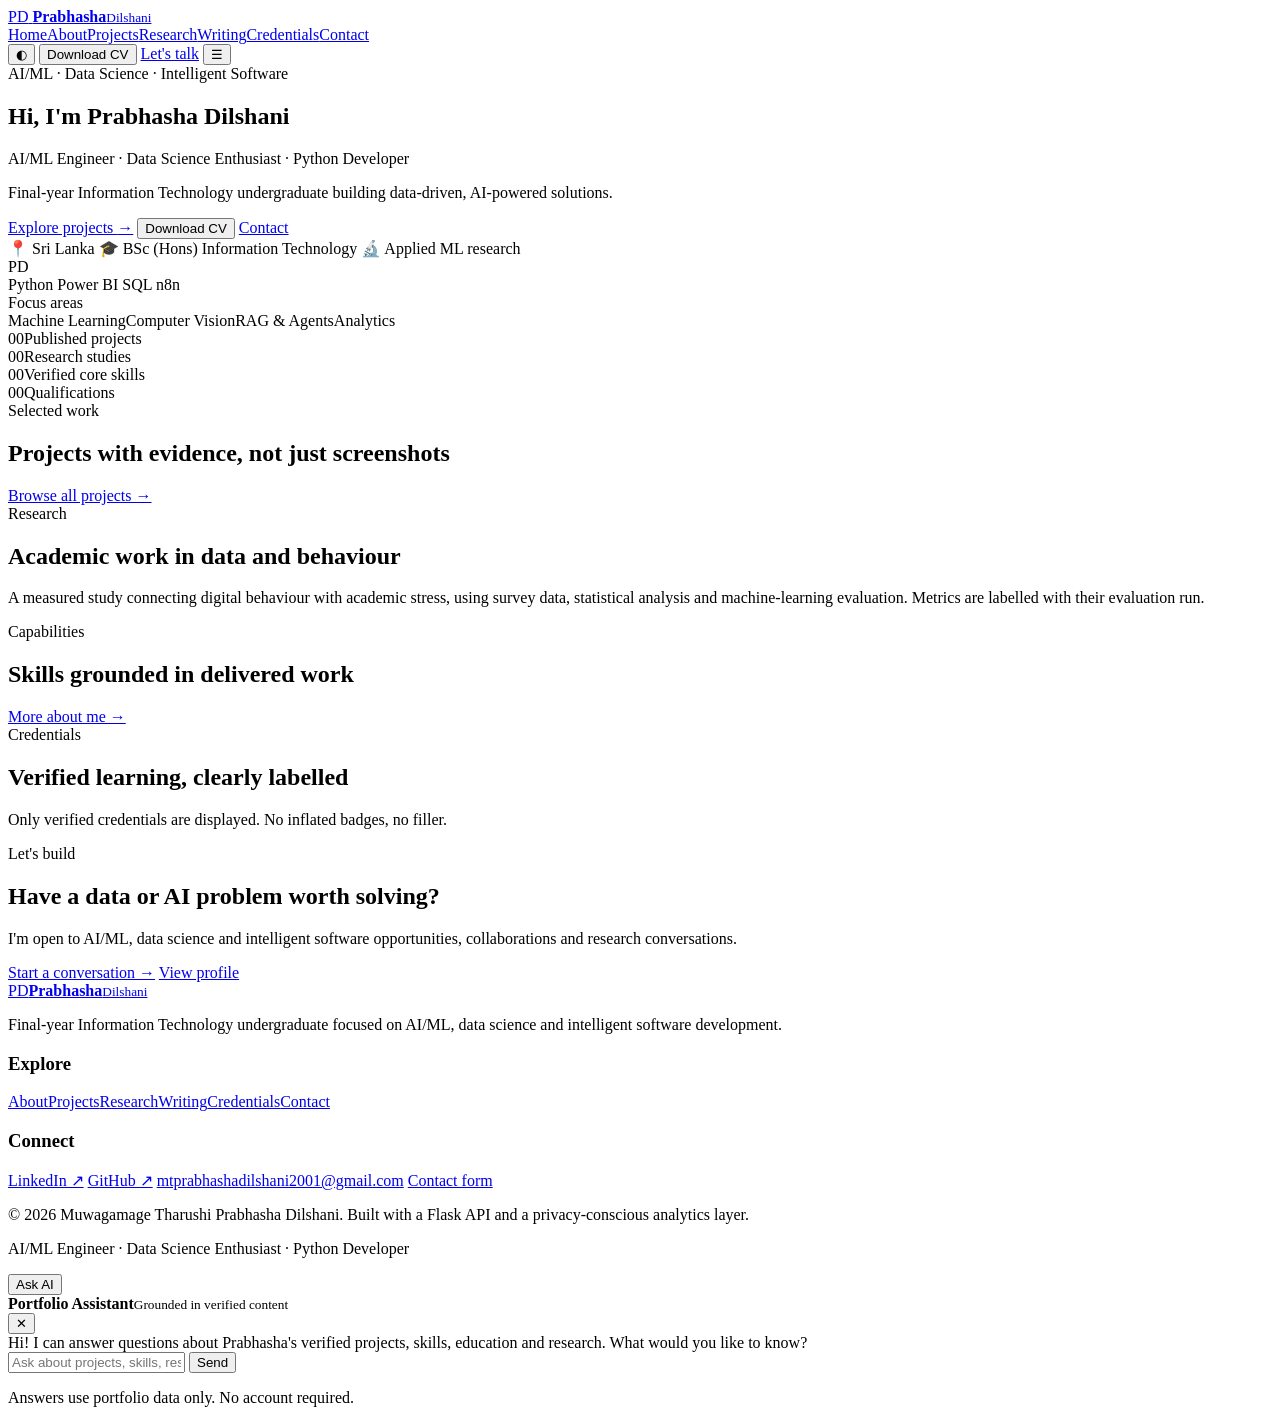
==== frontend/index.html @ 476ba552 "Complete project rename to prabhashadilshani" ====
<!DOCTYPE html>
<html lang="en" data-theme="dark">
<head>
  <meta charset="UTF-8" />
  <meta name="viewport" content="width=device-width, initial-scale=1.0" />
  <meta name="description" content="Portfolio of Muwagamage Tharushi Prabhasha Dilshani — AI/ML, data science, research and intelligent software." />
  <title>Prabhashadilshani · AI/ML & Data Science Portfolio</title>
  <link rel="preconnect" href="https://fonts.googleapis.com" />
  <link rel="preconnect" href="https://fonts.gstatic.com" crossorigin />
  <link href="https://fonts.googleapis.com/css2?family=Inter:wght@400;500;600;700&family=Sora:wght@500;600;700;800&display=swap" rel="stylesheet" />
  <link rel="stylesheet" href="assets/css/styles.css" />
  <script src="assets/js/config.js" defer></script>
  <script src="assets/js/api.js" defer></script>
  <script src="assets/js/ui.js" defer></script>
  <script src="assets/js/pages.js" defer></script>
</head>
<body data-page="home">
  <div id="scroll-progress" class="scroll-progress"></div>
  <main>
    <section class="hero">
      <div class="orb orb-a"></div>
      <div class="orb orb-b"></div>
      <div class="container hero-grid">
        <div class="hero-copy">
          <span class="eyebrow"><span class="status-dot"></span> AI/ML · Data Science · Intelligent Software</span>
          <h1>Hi, I'm <span class="gradient-text" id="hero-name">Prabhasha Dilshani</span></h1>
          <p class="hero-title" id="hero-title">AI/ML Engineer · Data Science Enthusiast · Python Developer</p>
          <p class="lead" id="hero-summary">
            Final-year Information Technology undergraduate building data-driven, AI-powered solutions.
          </p>
          <div class="hero-actions">
            <a class="btn btn-primary" href="projects.html">Explore projects <span>→</span></a>
            <button class="btn btn-ghost" type="button" data-resume>Download CV</button>
            <a class="btn btn-quiet" href="contact.html">Contact</a>
          </div>
          <div class="hero-meta">
            <span>📍 <span id="hero-location">Sri Lanka</span></span>
            <span>🎓 BSc (Hons) Information Technology</span>
            <span>🔬 Applied ML research</span>
          </div>
        </div>
        <div class="hero-visual" aria-hidden="true">
          <div class="portrait-card">
            <div class="portrait-avatar" id="hero-avatar">PD</div>
            <span class="orbit-chip chip-one">Python</span>
            <span class="orbit-chip chip-two">Power BI</span>
            <span class="orbit-chip chip-three">SQL</span>
            <span class="orbit-chip chip-four">n8n</span>
            <div class="portrait-lines"><span></span><span></span><span></span></div>
          </div>
          <div class="hero-panel">
            <span class="panel-label">Focus areas</span>
            <div class="panel-tags"><span>Machine Learning</span><span>Computer Vision</span><span>RAG & Agents</span><span>Analytics</span></div>
          </div>
        </div>
      </div>
    </section>

    <section class="section stats-section">
      <div class="container stats-grid">
        <div class="stat"><span class="stat-value" id="stat-projects">00</span><span class="stat-label">Published projects</span></div>
        <div class="stat"><span class="stat-value" id="stat-research">00</span><span class="stat-label">Research studies</span></div>
        <div class="stat"><span class="stat-value" id="stat-skills">00</span><span class="stat-label">Verified core skills</span></div>
        <div class="stat"><span class="stat-value" id="stat-education">00</span><span class="stat-label">Qualifications</span></div>
      </div>
    </section>

    <section class="section">
      <div class="container">
        <div class="section-head">
          <div>
            <span class="eyebrow">Selected work</span>
            <h2>Projects with evidence, not just screenshots</h2>
          </div>
          <a class="text-link" href="projects.html">Browse all projects →</a>
        </div>
        <div class="grid grid-3" id="featured-projects"></div>
      </div>
    </section>

    <section class="section section-alt">
      <div class="container split-grid">
        <div>
          <span class="eyebrow">Research</span>
          <h2>Academic work in data and behaviour</h2>
          <p class="muted section-copy">
            A measured study connecting digital behaviour with academic stress, using survey data,
            statistical analysis and machine-learning evaluation. Metrics are labelled with their evaluation run.
          </p>
        </div>
        <div id="research-spotlight"></div>
      </div>
    </section>

    <section class="section">
      <div class="container">
        <div class="section-head">
          <div>
            <span class="eyebrow">Capabilities</span>
            <h2>Skills grounded in delivered work</h2>
          </div>
          <a class="text-link" href="about.html">More about me →</a>
        </div>
        <div id="home-skills"></div>
      </div>
    </section>

    <section class="section section-alt">
      <div class="container split-grid align-center">
        <div>
          <span class="eyebrow">Credentials</span>
          <h2>Verified learning, clearly labelled</h2>
          <p class="muted section-copy">Only verified credentials are displayed. No inflated badges, no filler.</p>
        </div>
        <div id="home-certificates" class="card compact"></div>
      </div>
    </section>

    <section class="section">
      <div class="container cta-card">
        <div>
          <span class="eyebrow">Let's build</span>
          <h2>Have a data or AI problem worth solving?</h2>
          <p class="muted">I'm open to AI/ML, data science and intelligent software opportunities, collaborations and research conversations.</p>
        </div>
        <div class="cta-actions">
          <a class="btn btn-primary" href="contact.html">Start a conversation →</a>
          <a class="btn btn-ghost" href="about.html">View profile</a>
        </div>
      </div>
    </section>
  </main>
</body>
</html>
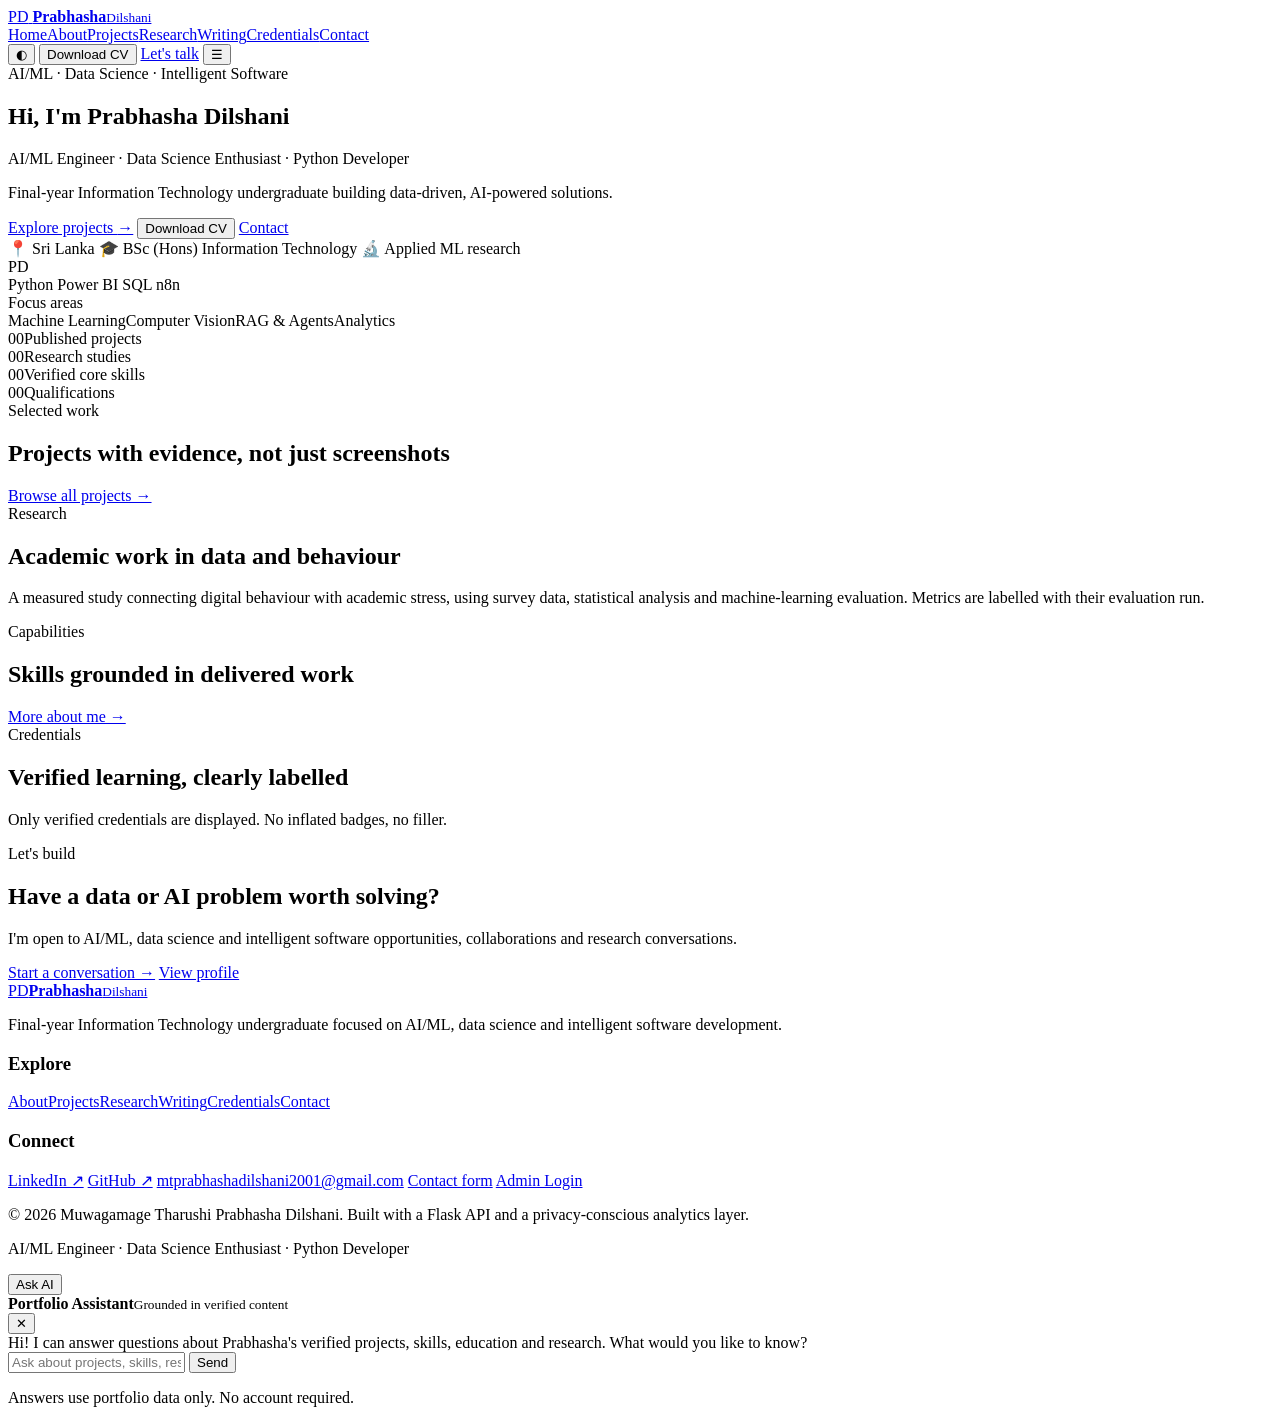
==== commit 5584c33b: "Add Admin Login link to portfolio footer" ====
--- a/frontend/index.html
+++ b/frontend/index.html
@@ -8,11 +8,11 @@
   <link rel="preconnect" href="https://fonts.googleapis.com" />
   <link rel="preconnect" href="https://fonts.gstatic.com" crossorigin />
   <link href="https://fonts.googleapis.com/css2?family=Inter:wght@400;500;600;700&family=Sora:wght@500;600;700;800&display=swap" rel="stylesheet" />
-  <link rel="stylesheet" href="assets/css/styles.css" />
-  <script src="assets/js/config.js" defer></script>
-  <script src="assets/js/api.js" defer></script>
-  <script src="assets/js/ui.js" defer></script>
-  <script src="assets/js/pages.js" defer></script>
+  <link rel="stylesheet" href="assets/css/styles.css?v=20261118" />
+  <script src="assets/js/config.js?v=20261118" defer></script>
+  <script src="assets/js/api.js?v=20261118" defer></script>
+  <script src="assets/js/ui.js?v=20261118b" defer></script>
+  <script src="assets/js/pages.js?v=20261118" defer></script>
 </head>
 <body data-page="home">
   <div id="scroll-progress" class="scroll-progress"></div>
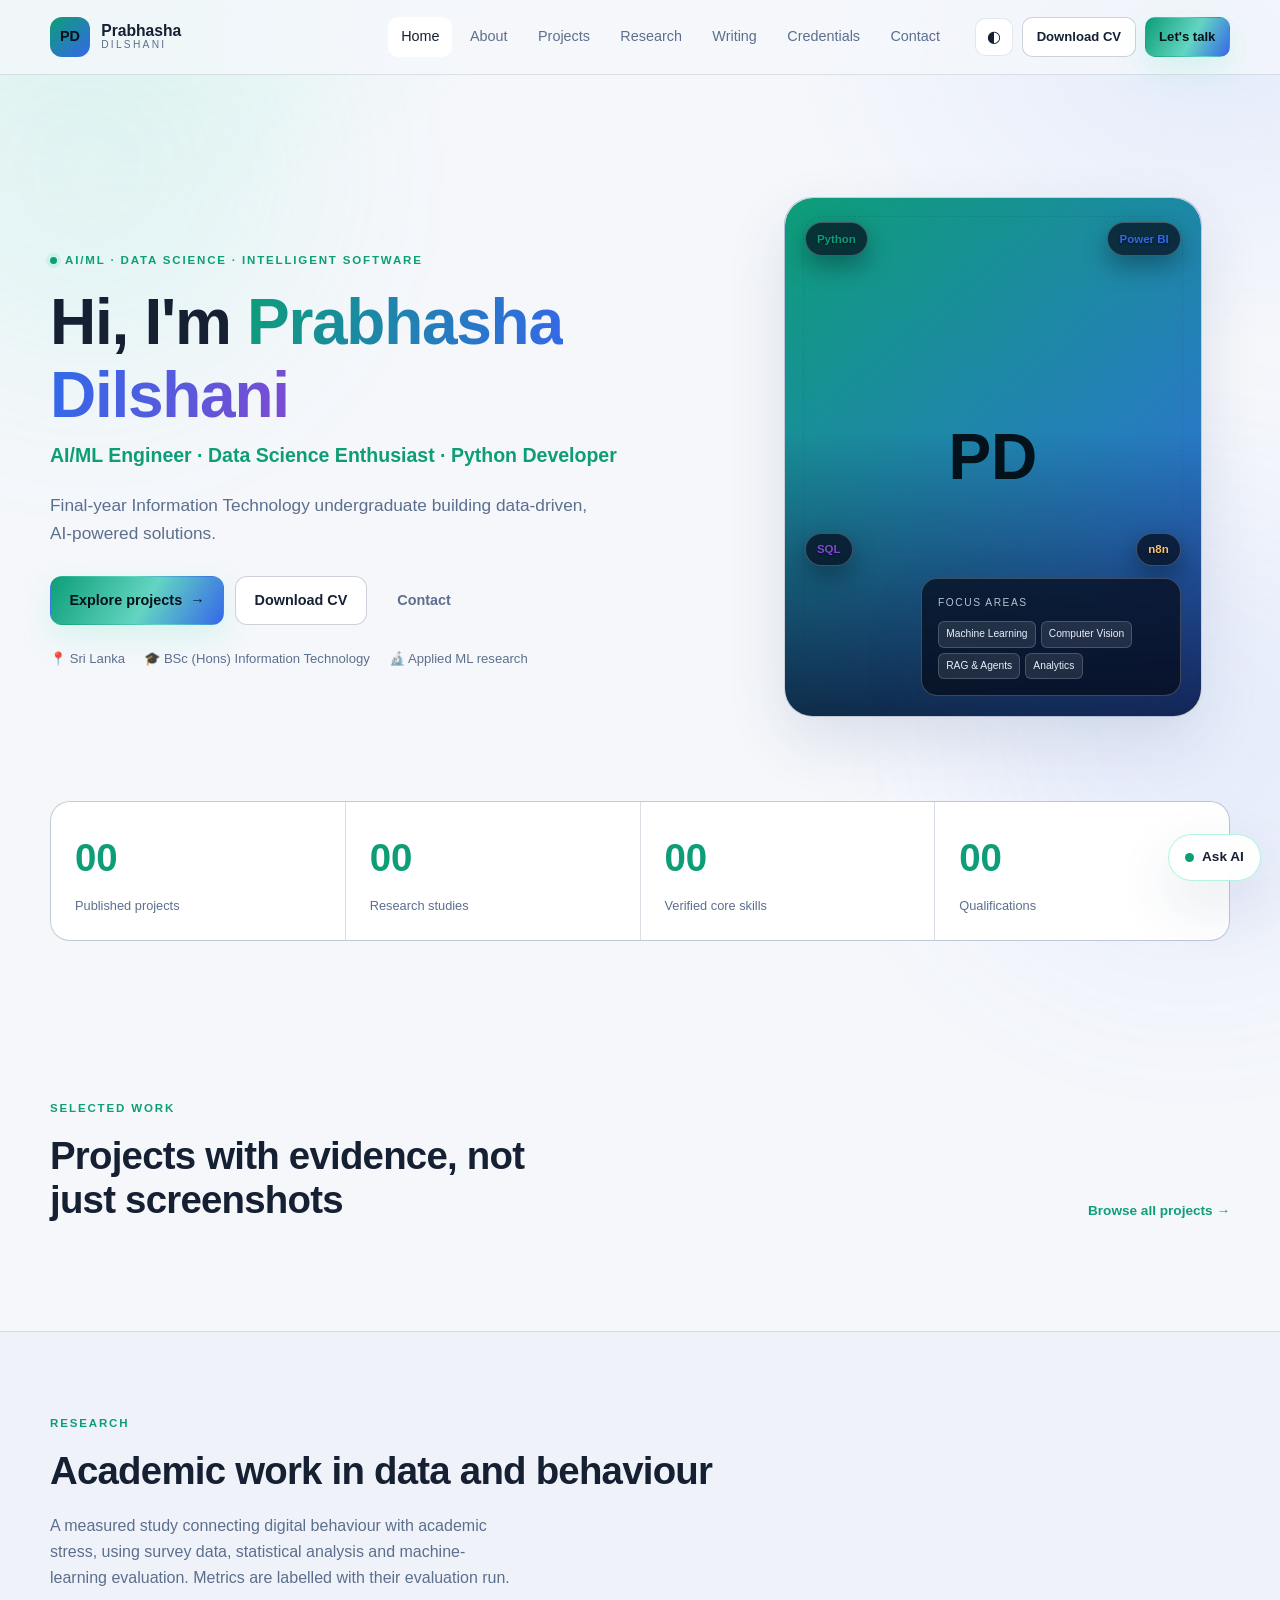
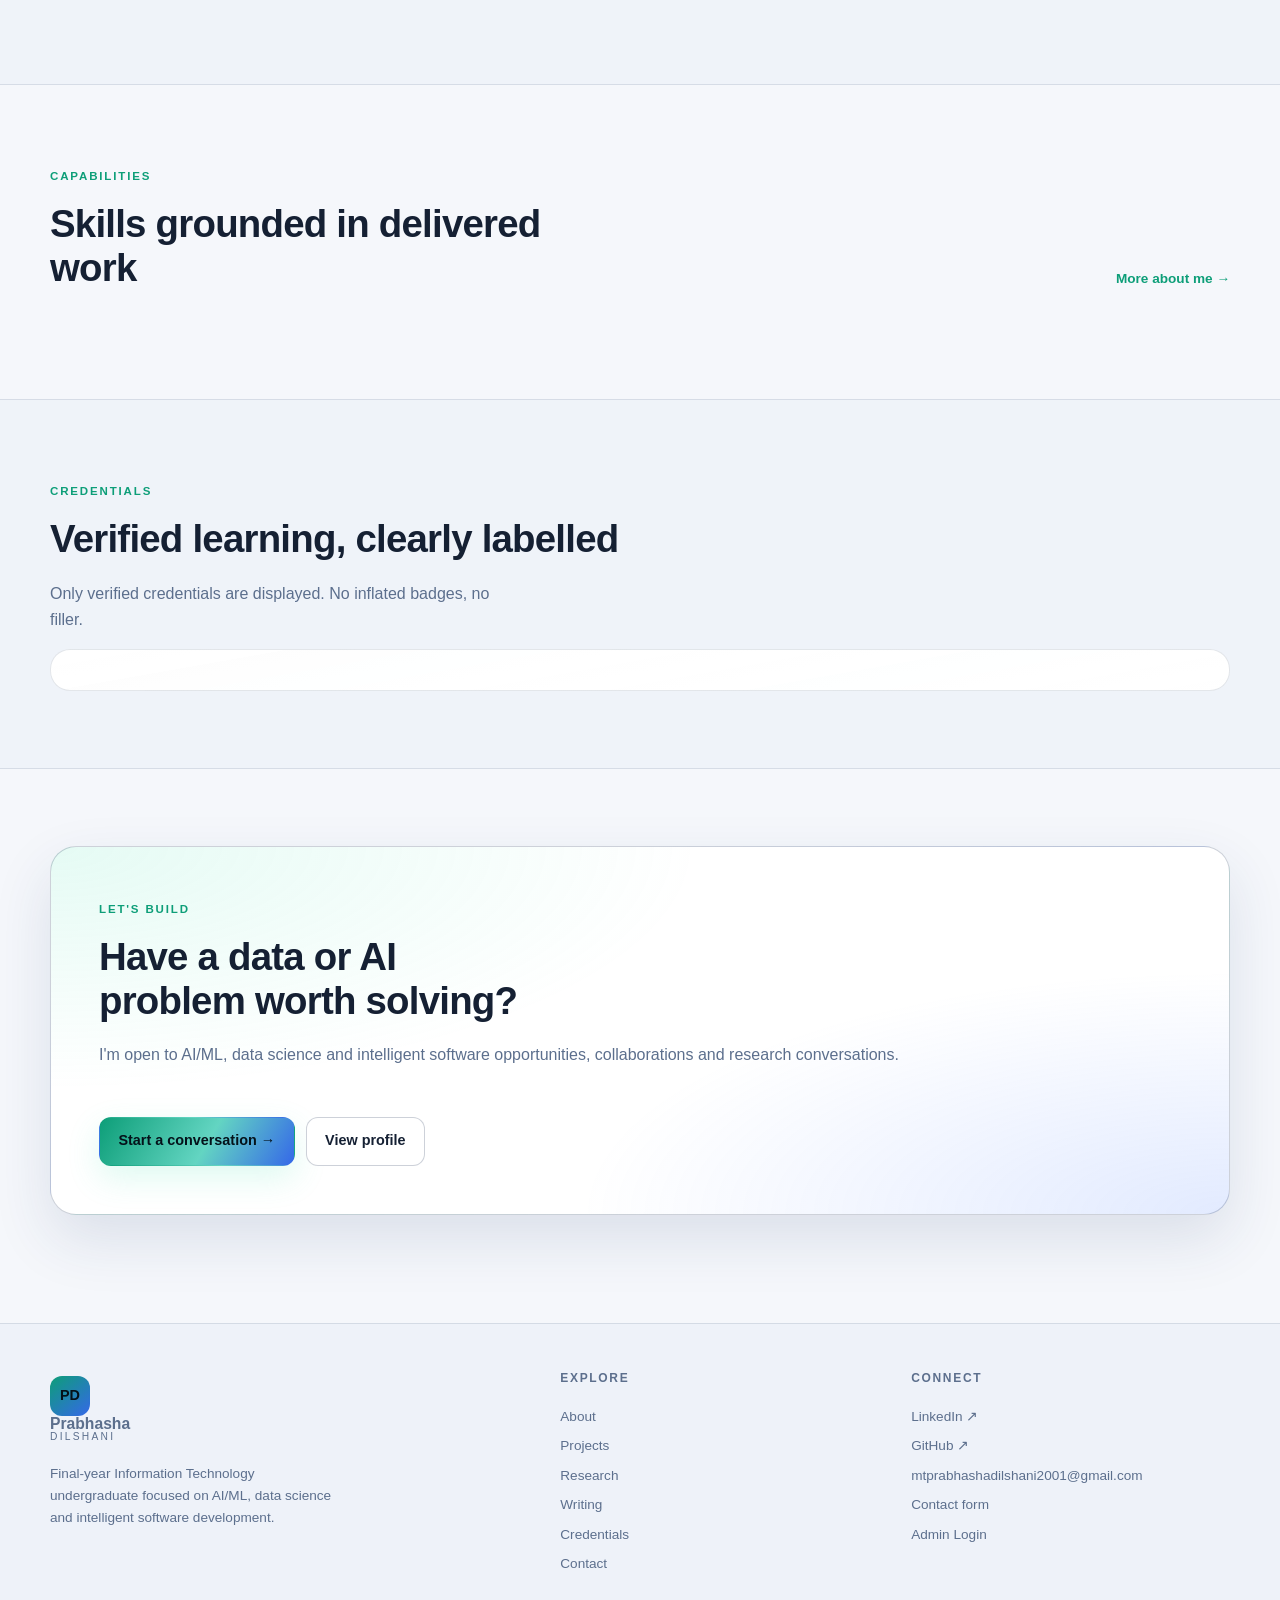
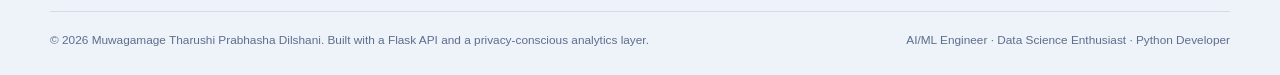
==== commit 9d8644cd: "Update hero profile photo card design" ====
--- a/frontend/index.html
+++ b/frontend/index.html
@@ -8,7 +8,7 @@
   <link rel="preconnect" href="https://fonts.googleapis.com" />
   <link rel="preconnect" href="https://fonts.gstatic.com" crossorigin />
   <link href="https://fonts.googleapis.com/css2?family=Inter:wght@400;500;600;700&family=Sora:wght@500;600;700;800&display=swap" rel="stylesheet" />
-  <link rel="stylesheet" href="assets/css/styles.css?v=20261118" />
+  <link rel="stylesheet" href="assets/css/styles.css?v=20261119b" />
   <script src="assets/js/config.js?v=20261118" defer></script>
   <script src="assets/js/api.js?v=20261118" defer></script>
   <script src="assets/js/ui.js?v=20261118b" defer></script>
@@ -46,11 +46,10 @@
             <span class="orbit-chip chip-two">Power BI</span>
             <span class="orbit-chip chip-three">SQL</span>
             <span class="orbit-chip chip-four">n8n</span>
-            <div class="portrait-lines"><span></span><span></span><span></span></div>
-          </div>
-          <div class="hero-panel">
-            <span class="panel-label">Focus areas</span>
-            <div class="panel-tags"><span>Machine Learning</span><span>Computer Vision</span><span>RAG & Agents</span><span>Analytics</span></div>
+            <div class="hero-panel">
+              <span class="panel-label">Focus areas</span>
+              <div class="panel-tags"><span>Machine Learning</span><span>Computer Vision</span><span>RAG & Agents</span><span>Analytics</span></div>
+            </div>
           </div>
         </div>
       </div>
--- a/frontend/assets/css/styles.css
+++ b/frontend/assets/css/styles.css
@@ -0,0 +1,575 @@
+:root {
+  --bg: #070b14;
+  --bg-soft: #0a101d;
+  --panel: #0e1728;
+  --panel-2: #121e33;
+  --text: #e8effc;
+  --muted: #94a6c3;
+  --line: rgba(148, 166, 198, 0.16);
+  --line-strong: rgba(148, 166, 198, 0.28);
+  --accent: #46e2b2;
+  --accent-2: #5f8dff;
+  --accent-3: #b98cff;
+  --danger: #ff7b8a;
+  --warning: #ffc46b;
+  --success: #4ee2a5;
+  --radius: 20px;
+  --radius-sm: 12px;
+  --shadow: 0 24px 70px rgba(2, 8, 20, 0.5);
+  --font-head: "Sora", "Segoe UI", sans-serif;
+  --font-body: "Inter", "Segoe UI", sans-serif;
+  --max: 1180px;
+
+  --hero-visual-min-height: 560px;
+  --hero-visual-display: grid;
+  --hero-visual-padding: 0 28px;
+  --hero-visual-order: 0;
+  --hero-card-max-width: 420px;
+  --hero-card-height: 520px;
+  --hero-avatar-font: 4rem;
+  --hero-chip-x: 20px;
+  --hero-chip-one-top: 24px;
+  --hero-chip-two-top: 24px;
+  --hero-chip-three-bottom: 150px;
+  --hero-chip-four-bottom: 150px;
+  --hero-chip-font-size: 0.72rem;
+  --hero-panel-width: 260px;
+  --hero-panel-bottom: 20px;
+  --hero-panel-right: 20px;
+}
+
+[data-theme="light"] {
+  --bg: #f5f7fb;
+  --bg-soft: #eef2f9;
+  --panel: #ffffff;
+  --panel-2: #f1f5fc;
+  --text: #152033;
+  --muted: #5c6f8d;
+  --line: rgba(28, 48, 84, 0.12);
+  --line-strong: rgba(28, 48, 84, 0.22);
+  --accent: #0d9e78;
+  --accent-2: #3568e8;
+  --accent-3: #7d4bd1;
+  --shadow: 0 24px 60px rgba(30, 58, 110, 0.12);
+}
+
+* { box-sizing: border-box; }
+html { scroll-behavior: smooth; }
+body {
+  margin: 0;
+  background: var(--bg);
+  color: var(--text);
+  font-family: var(--font-body);
+  font-size: 16px;
+  line-height: 1.65;
+  -webkit-font-smoothing: antialiased;
+  overflow-x: hidden;
+}
+body::before {
+  content: "";
+  position: fixed;
+  inset: 0;
+  z-index: -2;
+  background:
+    radial-gradient(700px 500px at 10% -10%, rgba(70, 226, 178, 0.09), transparent 60%),
+    radial-gradient(700px 500px at 95% 5%, rgba(95, 141, 255, 0.1), transparent 60%);
+  pointer-events: none;
+}
+h1, h2, h3, h4 { font-family: var(--font-head); line-height: 1.15; margin: 0 0 0.5em; letter-spacing: -0.02em; }
+h1 { font-size: clamp(2.4rem, 5vw, 4.4rem); font-weight: 800; }
+h2 { font-size: clamp(1.7rem, 3vw, 2.6rem); font-weight: 700; }
+h3 { font-size: 1.18rem; font-weight: 650; }
+p { margin: 0 0 1rem; }
+a { color: inherit; text-decoration: none; }
+img { max-width: 100%; display: block; }
+button, input, select, textarea { font: inherit; color: inherit; }
+::selection { background: rgba(70, 226, 178, 0.26); }
+
+.container { width: min(calc(100% - 2.5rem), var(--max)); margin-inline: auto; }
+.container.narrow { max-width: 920px; }
+.muted { color: var(--muted); }
+.small { font-size: 0.84rem; }
+.gradient-text {
+  background: linear-gradient(105deg, var(--accent), var(--accent-2) 58%, var(--accent-3));
+  -webkit-background-clip: text;
+  background-clip: text;
+  color: transparent;
+}
+.lead { font-size: 1.08rem; color: var(--muted); max-width: 64ch; }
+.eyebrow {
+  display: inline-flex;
+  align-items: center;
+  gap: 0.5rem;
+  font-size: 0.72rem;
+  font-weight: 700;
+  letter-spacing: 0.16em;
+  text-transform: uppercase;
+  color: var(--accent);
+  margin-bottom: 1rem;
+}
+.eyebrow.spaced { margin-top: 2.4rem; }
+.status-dot {
+  width: 7px; height: 7px; border-radius: 50%; background: var(--accent);
+  box-shadow: 0 0 0 4px rgba(70, 226, 178, 0.15);
+  animation: pulse 2.4s infinite;
+}
+@keyframes pulse { 50% { box-shadow: 0 0 0 7px rgba(70, 226, 178, 0.04); } }
+
+.scroll-progress {
+  position: fixed; top: 0; left: 0; height: 3px; width: 100%;
+  background: linear-gradient(90deg, var(--accent), var(--accent-2), var(--accent-3));
+  transform: scaleX(0); transform-origin: left; z-index: 200;
+}
+
+/* ---------- Navigation ---------- */
+.site-header {
+  position: sticky; top: 0; z-index: 90;
+  backdrop-filter: blur(18px);
+  background: color-mix(in srgb, var(--bg) 76%, transparent);
+  border-bottom: 1px solid var(--line);
+}
+.nav-shell { display: flex; align-items: center; gap: 1.4rem; min-height: 74px; }
+.brand { display: inline-flex; align-items: center; gap: 0.7rem; flex-shrink: 0; }
+.brand-mark {
+  display: grid; place-items: center;
+  width: 40px; height: 40px; border-radius: 12px;
+  background: linear-gradient(140deg, var(--accent), var(--accent-2));
+  color: #041018; font-family: var(--font-head); font-weight: 800; font-size: 0.9rem;
+}
+.brand-text { display: flex; flex-direction: column; line-height: 1.05; }
+.brand-text strong { font-family: var(--font-head); font-size: 0.98rem; }
+.brand-text small { font-size: 0.64rem; letter-spacing: 0.22em; text-transform: uppercase; color: var(--muted); }
+.site-nav { display: flex; gap: 0.3rem; margin-left: auto; }
+.site-nav a {
+  padding: 0.5rem 0.8rem; border-radius: 10px; font-size: 0.9rem; color: var(--muted);
+  transition: color 0.2s, background 0.2s;
+}
+.site-nav a:hover { color: var(--text); background: color-mix(in srgb, var(--panel) 80%, transparent); }
+.site-nav a.active { color: var(--text); background: var(--panel); }
+.nav-actions { display: flex; align-items: center; gap: 0.55rem; }
+.icon-btn {
+  width: 38px; height: 38px; display: grid; place-items: center;
+  background: var(--panel); border: 1px solid var(--line); border-radius: 10px;
+  cursor: pointer; transition: border-color 0.2s, transform 0.2s;
+}
+.icon-btn:hover { border-color: var(--line-strong); transform: translateY(-1px); }
+.menu-btn { display: none; background: var(--panel); border: 1px solid var(--line); border-radius: 10px; width: 38px; height: 38px; cursor: pointer; }
+
+/* ---------- Buttons ---------- */
+.btn {
+  display: inline-flex; align-items: center; justify-content: center; gap: 0.5rem;
+  padding: 0.72rem 1.15rem; border-radius: 12px; border: 1px solid transparent;
+  font-weight: 600; font-size: 0.9rem; cursor: pointer;
+  transition: transform 0.18s, box-shadow 0.18s, background 0.18s, border-color 0.18s;
+}
+.btn:hover { transform: translateY(-2px); }
+.btn:disabled { opacity: 0.55; cursor: not-allowed; transform: none; }
+.btn-primary {
+  background: linear-gradient(120deg, var(--accent), #63d5c2 55%, var(--accent-2));
+  color: #04121a; box-shadow: 0 12px 32px rgba(70, 226, 178, 0.18);
+}
+.btn-ghost { background: var(--panel); border-color: var(--line-strong); color: var(--text); }
+.btn-quiet { color: var(--muted); }
+.btn-quiet:hover { color: var(--text); }
+.btn-sm { padding: 0.52rem 0.85rem; font-size: 0.82rem; border-radius: 10px; }
+.btn-block { width: 100%; }
+
+/* ---------- Hero ---------- */
+.hero { position: relative; padding: clamp(3.5rem, 8vw, 7rem) 0 clamp(2.5rem, 5vw, 5rem); overflow-x: clip; overflow-y: visible; }
+.orb { position: absolute; border-radius: 50%; filter: blur(90px); opacity: 0.5; pointer-events: none; z-index: -1; }
+.orb-a { width: 420px; height: 420px; background: rgba(70, 226, 178, 0.2); top: -120px; left: -120px; }
+.orb-b { width: 460px; height: 460px; background: rgba(95, 141, 255, 0.18); bottom: -160px; right: -140px; }
+.hero-grid { display: grid; grid-template-columns: minmax(0, 1.15fr) minmax(0, 0.85fr); gap: clamp(2rem, 5vw, 4.5rem); align-items: center; }
+.hero-copy h1 { margin-bottom: 0.4rem; }
+.hero-title { font-family: var(--font-head); font-size: clamp(1rem, 1.8vw, 1.22rem); color: var(--accent); font-weight: 600; margin-bottom: 1.2rem; }
+.hero-summary, .hero-copy .lead { max-width: 56ch; }
+.hero-actions { display: flex; flex-wrap: wrap; gap: 0.7rem; margin: 1.8rem 0 1.4rem; }
+.hero-meta { display: flex; flex-wrap: wrap; gap: 1.2rem; color: var(--muted); font-size: 0.82rem; }
+.hero-visual {
+  position: relative; min-height: var(--hero-visual-min-height); display: var(--hero-visual-display);
+  place-items: center; padding: var(--hero-visual-padding); order: var(--hero-visual-order); overflow: visible;
+}
+.portrait-card {
+  position: relative; width: 100%; max-width: var(--hero-card-max-width);
+  height: var(--hero-card-height); border-radius: 28px;
+  background:
+    radial-gradient(120% 90% at 80% 10%, rgba(95, 141, 255, 0.22), transparent 55%),
+    linear-gradient(160deg, var(--panel-2), var(--panel));
+  border: 1px solid var(--line-strong); box-shadow: var(--shadow);
+  overflow: hidden; z-index: 1;
+}
+.portrait-card::before {
+  content: ""; position: absolute; inset: 18px; border: 1px dashed var(--line); border-radius: 20px;
+  pointer-events: none; z-index: 2;
+}
+.portrait-card::after {
+  content: ""; position: absolute; inset: 0;
+  background: linear-gradient(to bottom, transparent 45%, rgba(5, 10, 25, 0.7) 100%);
+  pointer-events: none; z-index: 1;
+}
+.portrait-avatar {
+  position: absolute; inset: 0; width: 100%; height: 100%; border-radius: inherit;
+  display: grid; place-items: center;
+  font-family: var(--font-head); font-size: var(--hero-avatar-font); font-weight: 800;
+  background: linear-gradient(140deg, var(--accent), var(--accent-2));
+  color: #03121b; overflow: hidden; z-index: 0;
+}
+.portrait-avatar.has-image { background: var(--panel-2); }
+.portrait-avatar img {
+  position: absolute; inset: 0; width: 100%; height: 100%;
+  object-fit: cover; object-position: center top; display: block;
+}
+.orbit-chip {
+  position: absolute; padding: 0.4rem 0.7rem; border-radius: 99px;
+  font-size: var(--hero-chip-font-size); font-weight: 600;
+  background: rgba(5, 10, 25, 0.72); border: 1px solid rgba(255, 255, 255, 0.22);
+  backdrop-filter: blur(8px); -webkit-backdrop-filter: blur(8px);
+  box-shadow: 0 10px 24px rgba(2, 8, 20, 0.35); text-shadow: 0 1px 2px rgba(0, 0, 0, 0.5);
+  animation: float 5s ease-in-out infinite; z-index: 3;
+}
+.chip-one { top: var(--hero-chip-one-top); left: var(--hero-chip-x); color: var(--accent); }
+.chip-two { top: var(--hero-chip-two-top); right: var(--hero-chip-x); color: var(--accent-2); animation-delay: 0.8s; }
+.chip-three { bottom: var(--hero-chip-three-bottom); left: var(--hero-chip-x); color: var(--accent-3); animation-delay: 1.6s; }
+.chip-four { bottom: var(--hero-chip-four-bottom); right: var(--hero-chip-x); color: var(--warning); animation-delay: 2.4s; }
+@keyframes float { 50% { transform: translateY(-8px); } }
+.hero-panel {
+  position: absolute; bottom: var(--hero-panel-bottom); right: var(--hero-panel-right);
+  width: var(--hero-panel-width); padding: 1rem;
+  background: rgba(5, 10, 25, 0.72); border: 1px solid rgba(255, 255, 255, 0.22);
+  border-radius: 16px; backdrop-filter: blur(8px); -webkit-backdrop-filter: blur(8px);
+  box-shadow: var(--shadow); z-index: 4;
+}
+.panel-label { font-size: 0.64rem; text-transform: uppercase; letter-spacing: 0.15em; color: rgba(232, 239, 252, 0.78); display: block; margin-bottom: 0.55rem; }
+.panel-tags { display: flex; flex-wrap: wrap; gap: 0.3rem; }
+.panel-tags span { font-size: 0.64rem; padding: 0.25rem 0.45rem; border-radius: 6px; background: rgba(255, 255, 255, 0.1); border: 1px solid rgba(255, 255, 255, 0.18); color: #e8effc; }
+
+/* ---------- Sections ---------- */
+.section { padding: clamp(3rem, 6vw, 5.5rem) 0; }
+.section.tight { padding-top: 1.5rem; }
+.section-alt { background: color-mix(in srgb, var(--bg-soft) 80%, transparent); border-block: 1px solid var(--line); }
+.page-head { padding: clamp(3rem, 7vw, 5.5rem) 0 clamp(1.5rem, 4vw, 2.5rem); position: relative; overflow: hidden; }
+.page-head h1 { max-width: 18ch; }
+.section-head { display: flex; align-items: flex-end; justify-content: space-between; gap: 1.5rem; margin-bottom: 2rem; }
+.section-head h2 { margin-bottom: 0; max-width: 24ch; }
+.stats-section { padding-top: 0; }
+.stats-grid {
+  display: grid; grid-template-columns: repeat(4, 1fr); gap: 1px; overflow: hidden;
+  border: 1px solid var(--line); border-radius: var(--radius); background: var(--line);
+}
+.stat { background: var(--panel); padding: 1.5rem; display: flex; flex-direction: column; gap: 0.3rem; }
+.stat-value { font-family: var(--font-head); font-size: clamp(1.7rem, 3vw, 2.4rem); font-weight: 800; color: var(--accent); }
+.stat-label { color: var(--muted); font-size: 0.8rem; }
+.section-copy { max-width: 52ch; }
+
+/* ---------- Cards & grids ---------- */
+.grid { display: grid; gap: 1.3rem; }
+.grid-3 { grid-template-columns: repeat(3, minmax(0, 1fr)); }
+.card {
+  background: linear-gradient(170deg, color-mix(in srgb, var(--panel) 96%, transparent), var(--panel));
+  border: 1px solid var(--line); border-radius: var(--radius); padding: 1.5rem;
+  transition: transform 0.22s, border-color 0.22s, box-shadow 0.22s;
+}
+.card:hover { transform: translateY(-3px); border-color: var(--line-strong); box-shadow: var(--shadow); }
+.card.compact { padding: 1.25rem; }
+.card.compat, .card.prose { padding: clamp(1.4rem, 3vw, 2.1rem); }
+.project-card { padding: 0; overflow: hidden; display: flex; flex-direction: column; }
+.project-card:hover { transform: translateY(-5px); }
+.card-cover {
+  position: relative; display: grid; place-items: center; aspect-ratio: 16 / 9;
+  background:
+    radial-gradient(120% 120% at 15% 10%, rgba(70, 226, 178, 0.16), transparent 55%),
+    radial-gradient(100% 100% at 90% 90%, rgba(95, 141, 255, 0.2), transparent 50%),
+    var(--panel-2);
+  overflow: hidden;
+}
+.card-cover img { width: 100%; height: 100%; object-fit: cover; transition: transform 0.4s; }
+.project-card:hover .card-cover img { transform: scale(1.04); }
+.cover-glyph { font-family: var(--font-head); font-size: 2.2rem; font-weight: 800; color: color-mix(in srgb, var(--accent) 70%, var(--text)); opacity: 0.65; letter-spacing: 0.1em; }
+.card-badge {
+  position: absolute; top: 0.8rem; left: 0.8rem; font-size: 0.64rem; font-weight: 600;
+  padding: 0.3rem 0.55rem; border-radius: 99px; background: color-mix(in srgb, var(--bg) 72%, transparent);
+  border: 1px solid var(--line); backdrop-filter: blur(8px); color: var(--text);
+}
+.card-body { padding: 1.2rem 1.3rem 1.3rem; display: flex; flex-direction: column; flex: 1; }
+.card-body h3 { margin-bottom: 0.45rem; }
+.card-body h3 a:hover { color: var(--accent); }
+.card-body p { font-size: 0.9rem; margin-bottom: 0.9rem; }
+.card-foot { display: flex; justify-content: space-between; align-items: center; gap: 0.8rem; margin-top: auto; padding-top: 0.8rem; border-top: 1px solid var(--line); }
+.text-link { color: var(--accent); font-size: 0.85rem; font-weight: 600; white-space: nowrap; }
+.text-link:hover { color: var(--text); }
+.tag-row { display: flex; flex-wrap: wrap; gap: 0.35rem; margin-bottom: 0.8rem; }
+.tag, .chip {
+  display: inline-flex; align-items: center; padding: 0.28rem 0.55rem; border-radius: 7px;
+  font-size: 0.7rem; background: color-mix(in srgb, var(--panel-2) 90%, transparent);
+  border: 1px solid var(--line); color: var(--muted);
+}
+.chip { padding: 0.38rem 0.7rem; border-radius: 99px; font-size: 0.78rem; color: var(--text); }
+.chip-accent { border-color: rgba(70, 226, 178, 0.4); color: var(--accent); background: rgba(70, 226, 178, 0.08); }
+.chip-row { display: flex; flex-wrap: wrap; gap: 0.4rem; }
+
+/* ---------- Home extras ---------- */
+.spotlight-card {
+  position: relative; padding: clamp(1.4rem, 3vw, 2rem); border-radius: var(--radius);
+  background:
+    radial-gradient(120% 100% at 100% 0%, rgba(95, 141, 255, 0.16), transparent 55%),
+    var(--panel);
+  border: 1px solid var(--line-strong); box-shadow: var(--shadow);
+}
+.spotlight-meta { display: flex; flex-wrap: wrap; gap: 1.2rem; margin: 1rem 0 1.2rem; font-size: 0.83rem; color: var(--muted); }
+.spotlight-meta strong { color: var(--text); font-family: var(--font-head); }
+.skill-groups { display: grid; grid-template-columns: repeat(2, minmax(0, 1fr)); gap: 1rem; }
+.skill-group { padding: 1.1rem 1.2rem; background: var(--panel); border: 1px solid var(--line); border-radius: var(--radius-sm); }
+.skill-group h3 { font-size: 0.95rem; margin-bottom: 0.7rem; color: var(--muted); font-weight: 600; }
+.cta-card {
+  display: flex; align-items: center; justify-content: space-between; gap: 2rem; flex-wrap: wrap;
+  padding: clamp(1.8rem, 4vw, 3rem); border-radius: 26px;
+  background:
+    radial-gradient(100% 120% at 0% 0%, rgba(70, 226, 178, 0.14), transparent 55%),
+    radial-gradient(100% 120% at 100% 100%, rgba(95, 141, 255, 0.18), transparent 55%),
+    var(--panel);
+  border: 1px solid var(--line-strong); box-shadow: var(--shadow);
+}
+.cta-card h2 { max-width: 20ch; }
+.cta-actions { display: flex; gap: 0.7rem; flex-wrap: wrap; }
+
+/* ---------- About ---------- */
+.about-grid { display: grid; grid-template-columns: 320px minmax(0, 1fr); gap: 1.5rem; align-items: start; }
+.profile-card { position: sticky; top: 96px; text-align: center; }
+.profile-avatar {
+  width: 96px; height: 96px; border-radius: 50%; margin: 0 auto 1rem;
+  display: grid; place-items: center; font-family: var(--font-head); font-size: 1.7rem; font-weight: 800;
+  background: linear-gradient(140deg, var(--accent), var(--accent-2)); color: #04121a;
+}
+.profile-links { display: flex; flex-direction: column; gap: 0.4rem; margin: 1rem 0; font-size: 0.85rem; }
+.profile-links a { color: var(--muted); }
+.profile-links a:hover { color: var(--accent); }
+.profile-block { border-top: 1px solid var(--line); padding-top: 0.9rem; margin-top: 0.9rem; text-align: left; }
+.profile-card .btn { margin-top: 1.2rem; }
+.about-copy { display: grid; gap: 1.3rem; }
+.about-copy h2 { font-size: 1.55rem; }
+.prose h2 { font-size: 1.45rem; margin-top: 1.4rem; }
+.prose h2:first-child { margin-top: 0; }
+.prose p { color: color-mix(in srgb, var(--text) 82%, var(--muted)); }
+.prose ul { padding-left: 1.15rem; color: var(--muted); }
+.prose li { margin-bottom: 0.4rem; }
+.prose a { color: var(--accent); }
+.two-col { display: grid; grid-template-columns: 1fr 1fr; gap: clamp(2rem, 4vw, 3.5rem); }
+.stack { display: grid; gap: 0.9rem; }
+.timeline { position: relative; margin-top: 1.2rem; padding-left: 1.3rem; border-left: 1px solid var(--line-strong); }
+.timeline-item { position: relative; padding-bottom: 1.5rem; }
+.timeline-dot { position: absolute; left: -1.65rem; top: 0.35rem; width: 11px; height: 11px; border-radius: 50%; background: var(--accent); box-shadow: 0 0 0 4px color-mix(in srgb, var(--bg) 70%, transparent); }
+.timeline-head { display: flex; justify-content: space-between; gap: 1rem; flex-wrap: wrap; }
+.timeline-head strong { font-family: var(--font-head); }
+.timeline-head span { color: var(--muted); font-size: 0.78rem; white-space: nowrap; }
+.timeline-item p { margin: 0.3rem 0 0; font-size: 0.9rem; color: var(--muted); }
+.github-head { display: flex; align-items: center; gap: 0.9rem; margin-bottom: 0.9rem; }
+.avatar-sm { width: 48px; height: 48px; border-radius: 50%; object-fit: cover; }
+.text-avatar { display: grid; place-items: center; background: var(--panel-2); border: 1px solid var(--line); font-family: var(--font-head); font-weight: 700; color: var(--accent); }
+.github-head .btn { margin-left: auto; }
+.github-stats { display: flex; flex-wrap: wrap; gap: 1.4rem; padding: 0.8rem 0; border-block: 1px solid var(--line); margin-bottom: 0.9rem; font-size: 0.82rem; color: var(--muted); }
+.github-stats strong { color: var(--text); font-family: var(--font-head); font-size: 1rem; }
+.repo-list { display: grid; grid-template-columns: 1fr 1fr; gap: 0.6rem; }
+.repo { padding: 0.7rem; border: 1px solid var(--line); border-radius: 10px; display: flex; flex-direction: column; gap: 0.2rem; transition: border-color 0.2s; }
+.repo:hover { border-color: var(--accent); }
+.repo strong { font-size: 0.85rem; }
+.repo span { font-size: 0.72rem; color: var(--muted); }
+
+/* ---------- Detail ---------- */
+.detail-section { padding-top: clamp(2rem, 4vw, 3rem); }
+.back-link { display: inline-block; color: var(--muted); font-size: 0.85rem; margin-bottom: 1.4rem; }
+.back-link:hover { color: var(--accent); }
+.detail-head { margin-bottom: 1.5rem; }
+.detail-head h1 { max-width: 26ch; }
+.detail-head .lead { margin-bottom: 1.2rem; }
+.detail-actions { display: flex; align-items: center; flex-wrap: wrap; gap: 0.7rem; margin-top: 1.2rem; }
+.detail-grid { display: grid; grid-template-columns: 1fr 1fr; gap: 1.2rem; margin-top: 1.2rem; }
+.metric-grid { display: grid; grid-template-columns: repeat(auto-fit, minmax(140px, 1fr)); gap: 0.8rem; margin: 1.4rem 0; }
+.metric-card { padding: 1rem; border-radius: 14px; background: var(--panel); border: 1px solid var(--line); display: flex; flex-direction: column; gap: 0.2rem; }
+.metric-value { font-family: var(--font-head); font-size: 1.7rem; font-weight: 800; color: var(--accent); line-height: 1.1; }
+.metric-value small { font-size: 0.8rem; margin-left: 0.15rem; color: var(--muted); }
+.metric-name { font-size: 0.78rem; color: var(--muted); }
+.metric-meta { font-size: 0.66rem; color: var(--muted); opacity: 0.8; }
+.gallery { display: grid; grid-template-columns: repeat(auto-fit, minmax(240px, 1fr)); gap: 1rem; margin-top: 1.2rem; }
+.gallery figure { margin: 0; border-radius: 16px; overflow: hidden; border: 1px solid var(--line); background: var(--panel); }
+.gallery img { width: 100%; aspect-ratio: 16 / 10; object-fit: cover; }
+.gallery figcaption { padding: 0.7rem 0.9rem; font-size: 0.78rem; color: var(--muted); }
+.related { margin-top: 3.5rem; }
+.article { max-width: 780px; }
+.article-cover { border-radius: 18px; margin: 1.2rem 0; border: 1px solid var(--line); }
+.article .prose { margin-top: 1.5rem; }
+.research-card h3 { font-size: 1.3rem; }
+.research-card .eyebrow { margin-bottom: 0.6rem; }
+.cert-card { display: flex; flex-direction: column; }
+.cert-mark {
+  width: 52px; height: 52px; border-radius: 14px; display: grid; place-items: center;
+  background: var(--panel-2); border: 1px solid var(--line); color: var(--accent);
+  font-family: var(--font-head); font-weight: 700; margin-bottom: 1rem;
+}
+.cert-card h3 { margin-bottom: 0.4rem; }
+.post-card h3 a:hover { color: var(--accent); }
+
+/* ---------- Toolbar/forms ---------- */
+.toolbar { display: flex; align-items: center; gap: 0.8rem; flex-wrap: wrap; margin-bottom: 1.5rem; }
+.search-field {
+  display: flex; align-items: center; gap: 0.5rem; flex: 1; min-width: 220px;
+  padding: 0.55rem 0.9rem; background: var(--panel); border: 1px solid var(--line);
+  border-radius: 12px; color: var(--muted);
+}
+.search-field input { background: transparent; border: 0; outline: 0; width: 100%; color: var(--text); }
+.select {
+  padding: 0.55rem 0.9rem; background: var(--panel); border: 1px solid var(--line);
+  border-radius: 12px; min-width: 180px; outline: 0;
+}
+.result-count { color: var(--muted); font-size: 0.82rem; margin-left: auto; }
+.contact-grid { display: grid; grid-template-columns: minmax(0, 1.3fr) minmax(280px, 0.7fr); gap: 1.4rem; align-items: start; }
+.contact-side { display: grid; gap: 1rem; }
+.form { display: grid; gap: 1rem; margin-top: 1.2rem; }
+.form-row { display: grid; grid-template-columns: 1fr 1fr; gap: 1rem; }
+.form label, .form .field { display: flex; flex-direction: column; gap: 0.4rem; font-size: 0.82rem; color: var(--muted); }
+.form input, .form textarea, .form select {
+  background: var(--bg-soft); border: 1px solid var(--line); border-radius: 10px;
+  padding: 0.68rem 0.8rem; color: var(--text); outline: 0; transition: border-color 0.2s;
+}
+.form input:focus, .form textarea:focus, .form select:focus { border-color: var(--accent); }
+.form textarea { resize: vertical; min-height: 120px; }
+.form-actions { display: flex; align-items: center; gap: 1rem; flex-wrap: wrap; }
+.form-note { font-size: 0.8rem; color: var(--muted); }
+.form-note.success { color: var(--success); }
+.form-note.error { color: var(--danger); }
+.honeypot { position: absolute; left: -9999px; width: 1px; height: 1px; overflow: hidden; }
+.checkbox { flex-direction: row !important; align-items: flex-start; gap: 0.5rem !important; color: var(--muted); }
+.checkbox input { width: auto; margin-top: 0.2rem; }
+.tight-form { margin-top: 0.6rem; }
+.detail-list { list-style: none; padding: 0; margin: 0.8rem 0 0; display: grid; gap: 0.6rem; }
+.detail-list li { display: flex; justify-content: space-between; gap: 1rem; font-size: 0.86rem; padding-bottom: 0.55rem; border-bottom: 1px solid var(--line); }
+.detail-list li:last-child { border-bottom: 0; }
+.detail-list span:first-child { color: var(--muted); }
+.detail-list a { color: var(--accent); }
+
+/* ---------- States & skeletons ---------- */
+.state { text-align: center; padding: 2.5rem 1.5rem; border: 1px dashed var(--line-strong); border-radius: var(--radius); color: var(--muted); }
+.state strong { display: block; color: var(--text); font-family: var(--font-head); margin-bottom: 0.35rem; }
+.state p { margin: 0 auto; max-width: 46ch; font-size: 0.9rem; }
+.state-icon { font-size: 1.6rem; color: var(--accent); margin-bottom: 0.5rem; }
+.state .btn { margin-top: 1rem; }
+.skeleton { background: linear-gradient(90deg, var(--panel), var(--panel-2), var(--panel)); background-size: 200% 100%; animation: shimmer 1.4s infinite; border-radius: 8px; }
+.skeleton-card { display: grid; gap: 0.7rem; }
+.skeleton-line { height: 12px; }
+.skeleton-line.short { width: 45%; }
+.skeleton-block { height: 120px; }
+@keyframes shimmer { to { background-position: -200% 0; } }
+.toast-stack { position: fixed; right: 1.2rem; bottom: 1.2rem; z-index: 300; display: grid; gap: 0.5rem; max-width: 340px; }
+.toast {
+  display: flex; align-items: center; gap: 0.6rem; padding: 0.75rem 0.9rem;
+  background: var(--panel); border: 1px solid var(--line-strong); border-radius: 12px;
+  box-shadow: var(--shadow); font-size: 0.84rem; animation: toast-in 0.25s ease;
+}
+.toast-out { opacity: 0; transform: translateY(8px); transition: all 0.4s; }
+.toast-dot { width: 8px; height: 8px; border-radius: 50%; background: var(--accent); flex-shrink: 0; }
+.toast-error .toast-dot { background: var(--danger); }
+.toast-warning .toast-dot { background: var(--warning); }
+.toast-success .toast-dot { background: var(--success); }
+@keyframes toast-in { from { opacity: 0; transform: translateY(10px); } }
+
+/* ---------- Chat ---------- */
+.chat-launcher {
+  position: fixed; right: 1.2rem; bottom: 1.2rem; z-index: 120;
+  display: flex; align-items: center; gap: 0.5rem; padding: 0.7rem 1rem;
+  border-radius: 99px; border: 1px solid rgba(70, 226, 178, 0.4);
+  background: color-mix(in srgb, var(--panel) 92%, transparent); color: var(--text);
+  cursor: pointer; box-shadow: var(--shadow); backdrop-filter: blur(12px); font-weight: 600; font-size: 0.85rem;
+}
+.chat-launcher.hidden { opacity: 0; pointer-events: none; }
+.chat-pulse { width: 9px; height: 9px; border-radius: 50%; background: var(--accent); animation: pulse 2s infinite; }
+.chat-panel {
+  position: fixed; right: 1.2rem; bottom: 1.2rem; z-index: 130;
+  width: min(390px, calc(100vw - 1.5rem)); max-height: min(620px, calc(100vh - 2rem));
+  display: none; flex-direction: column; overflow: hidden;
+  background: var(--panel); border: 1px solid var(--line-strong); border-radius: 20px; box-shadow: var(--shadow);
+}
+.chat-panel.open { display: flex; }
+.chat-head { display: flex; align-items: center; justify-content: space-between; padding: 0.9rem 1rem; border-bottom: 1px solid var(--line); background: var(--panel-2); }
+.chat-head strong { display: block; font-family: var(--font-head); font-size: 0.92rem; }
+.chat-head small { font-size: 0.68rem; color: var(--muted); }
+.chat-messages { flex: 1; overflow-y: auto; padding: 1rem; display: flex; flex-direction: column; gap: 0.6rem; min-height: 220px; }
+.chat-bubble { padding: 0.65rem 0.8rem; border-radius: 12px; font-size: 0.83rem; line-height: 1.55; max-width: 90%; }
+.chat-bubble.assistant { background: var(--panel-2); border: 1px solid var(--line); align-self: flex-start; }
+.chat-bubble.user { background: rgba(70, 226, 178, 0.12); border: 1px solid rgba(70, 226, 178, 0.3); align-self: flex-end; }
+.chat-bubble.error { color: var(--danger); }
+.chat-bubble.typing { color: var(--muted); font-style: italic; }
+.chat-sources { display: flex; flex-wrap: wrap; gap: 0.3rem; margin-top: 0.5rem; }
+.chat-source { font-size: 0.65rem; padding: 0.18rem 0.4rem; border-radius: 5px; background: var(--panel); border: 1px solid var(--line); color: var(--accent); }
+.chat-form { display: flex; gap: 0.5rem; padding: 0.8rem; border-top: 1px solid var(--line); }
+.chat-form input { flex: 1; background: var(--bg-soft); border: 1px solid var(--line); border-radius: 9px; padding: 0.55rem 0.7rem; outline: 0; }
+.chat-form input:focus { border-color: var(--accent); }
+.chat-note { margin: 0; padding: 0 0.9rem 0.7rem; font-size: 0.64rem; color: var(--muted); }
+
+/* ---------- Footer ---------- */
+.site-footer { border-top: 1px solid var(--line); background: var(--bg-soft); padding: 3rem 0 1.5rem; margin-top: 2rem; }
+.footer-grid { display: grid; grid-template-columns: 1.5fr 1fr 1fr; gap: 2rem; }
+.footer-grid h3 { font-size: 0.75rem; text-transform: uppercase; letter-spacing: 0.14em; color: var(--muted); margin-bottom: 1rem; }
+.footer-grid a { display: block; color: var(--muted); font-size: 0.85rem; padding: 0.22rem 0; }
+.footer-grid a:hover { color: var(--accent); }
+.footer-blurb { max-width: 38ch; font-size: 0.85rem; margin-top: 1rem; }
+.footer-bottom { display: flex; justify-content: space-between; gap: 1rem; flex-wrap: wrap; border-top: 1px solid var(--line); margin-top: 2rem; padding-top: 1.2rem; }
+.footer-bottom p { font-size: 0.74rem; color: var(--muted); margin: 0; }
+
+/* ---------- Responsive ---------- */
+@media (max-width: 980px) {
+  .hero-grid, .about-grid, .contact-grid { grid-template-columns: 1fr; }
+  .profile-card { position: static; }
+  .grid-3 { grid-template-columns: repeat(2, minmax(0, 1fr)); }
+  .two-col, .detail-grid { grid-template-columns: 1fr; }
+  .stats-grid { grid-template-columns: repeat(2, 1fr); }
+  .footer-grid { grid-template-columns: 1fr 1fr; }
+  .site-nav {
+    position: absolute; top: 74px; left: 0; right: 0; flex-direction: column;
+    background: var(--bg); border-bottom: 1px solid var(--line); padding: 0.8rem 1.2rem;
+    display: none;
+  }
+  .site-nav.open { display: flex; }
+  .menu-btn { display: grid; place-items: center; }
+  .nav-actions .btn-ghost { display: none; }
+}
+@media (max-width: 900px) {
+  :root {
+    --hero-visual-min-height: 0;
+    --hero-visual-display: flex;
+    --hero-visual-padding: 8px 0 0;
+    --hero-visual-order: -1;
+    --hero-card-max-width: 360px;
+    --hero-card-height: 440px;
+    --hero-avatar-font: 3rem;
+    --hero-chip-x: 14px;
+    --hero-chip-one-top: 18px;
+    --hero-chip-two-top: 18px;
+    --hero-chip-font-size: 0.68rem;
+  }
+}
+@media (max-width: 640px) {
+  .container { width: min(calc(100% - 1.6rem), var(--max)); }
+  .site-nav { top: 66px; }
+  .nav-shell { min-height: 66px; gap: 0.7rem; }
+  .brand-text small { display: none; }
+  .nav-actions .btn-primary { display: none; }
+  .grid-3 { grid-template-columns: 1fr; }
+  .stats-grid { grid-template-columns: 1fr 1fr; }
+  .stat { padding: 1.1rem; }
+  .section-head { flex-direction: column; align-items: flex-start; }
+  .form-row { grid-template-columns: 1fr; }
+  .skill-groups, .repo-list { grid-template-columns: 1fr; }
+  .footer-grid { grid-template-columns: 1fr; }
+  .hero-actions { gap: 0.5rem; }
+  .hero-actions .btn { flex: 1; }
+  :root {
+    --hero-chip-x: 10px;
+    --hero-chip-font-size: 0.64rem;
+  }
+  .chat-panel { right: 0.75rem; bottom: 0.75rem; }
+  .chat-launcher { right: 0.75rem; bottom: 0.75rem; }
+  .hero-meta { gap: 0.7rem; font-size: 0.76rem; }
+}
+
+@media (prefers-reduced-motion: reduce) {
+  *, *::before, *::after { animation-duration: 0.01ms !important; animation-iteration-count: 1 !important; transition-duration: 0.01ms !important; scroll-behavior: auto !important; }
+}
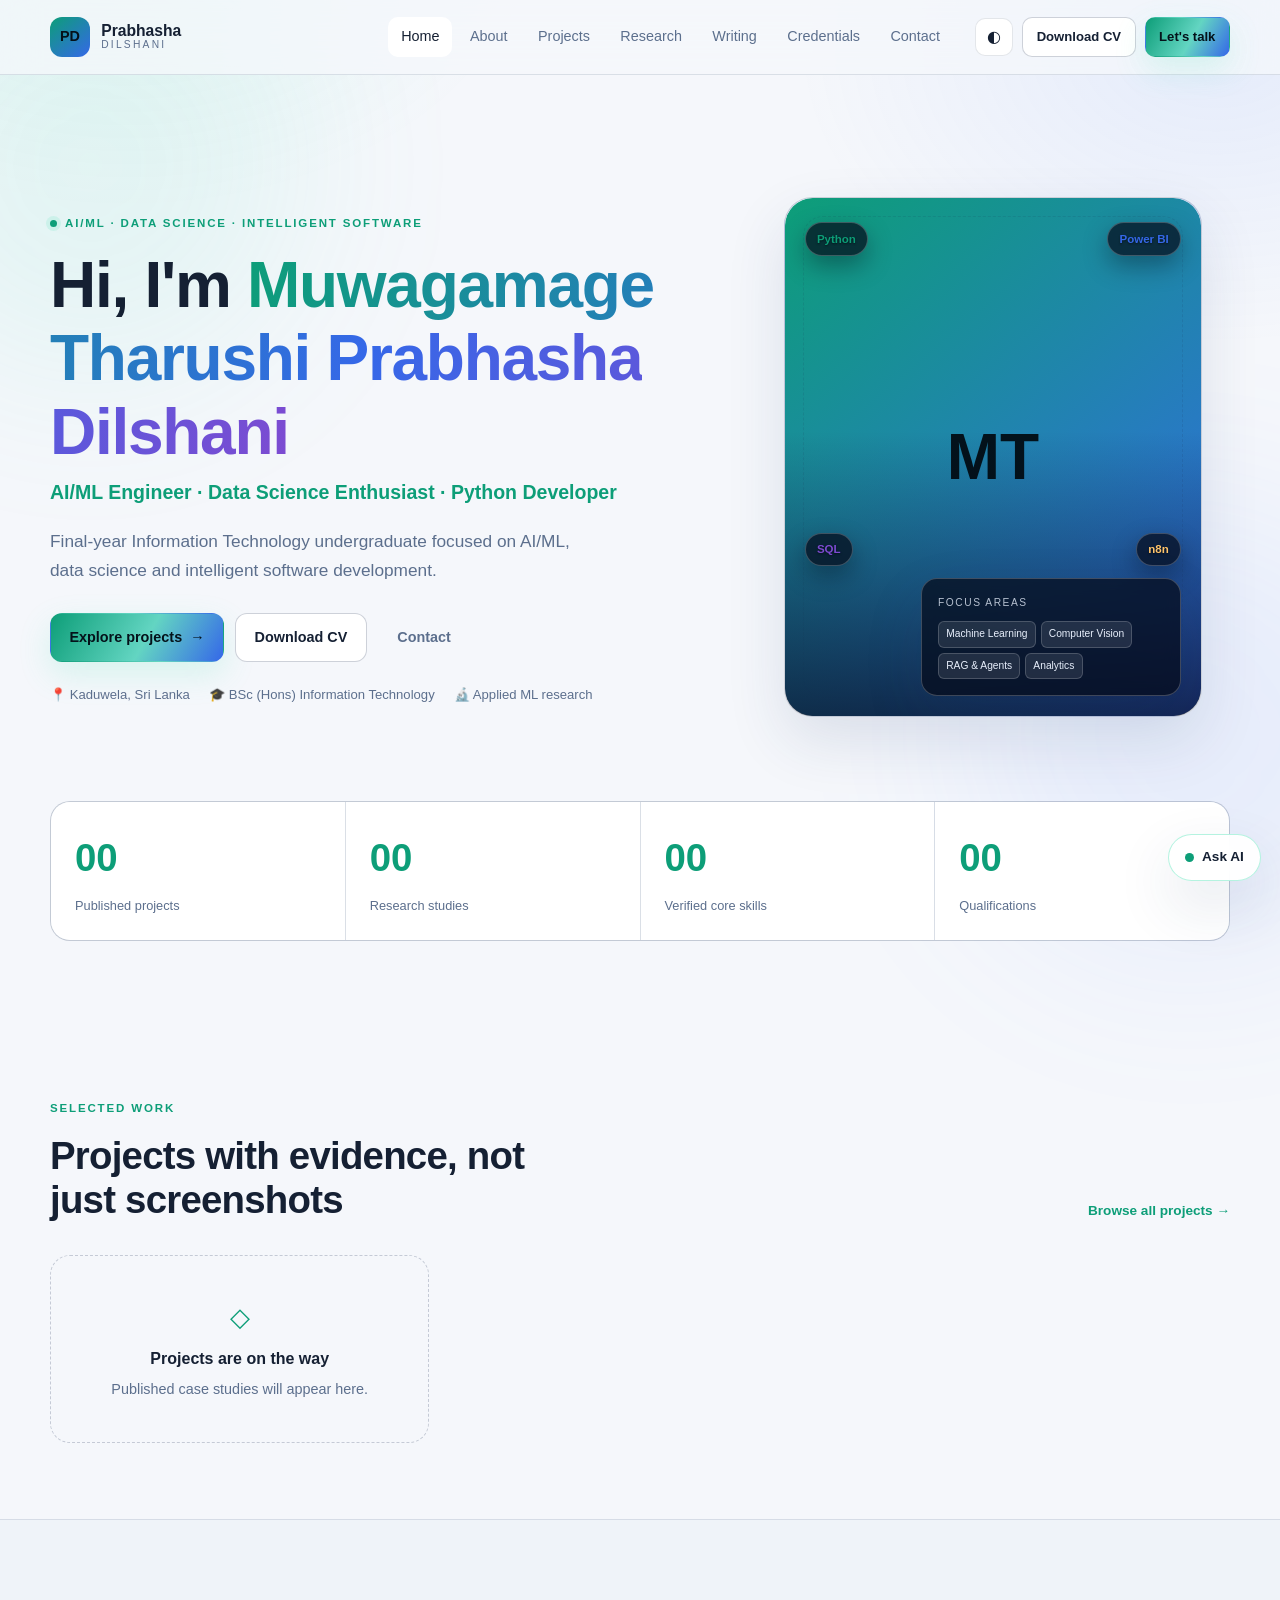
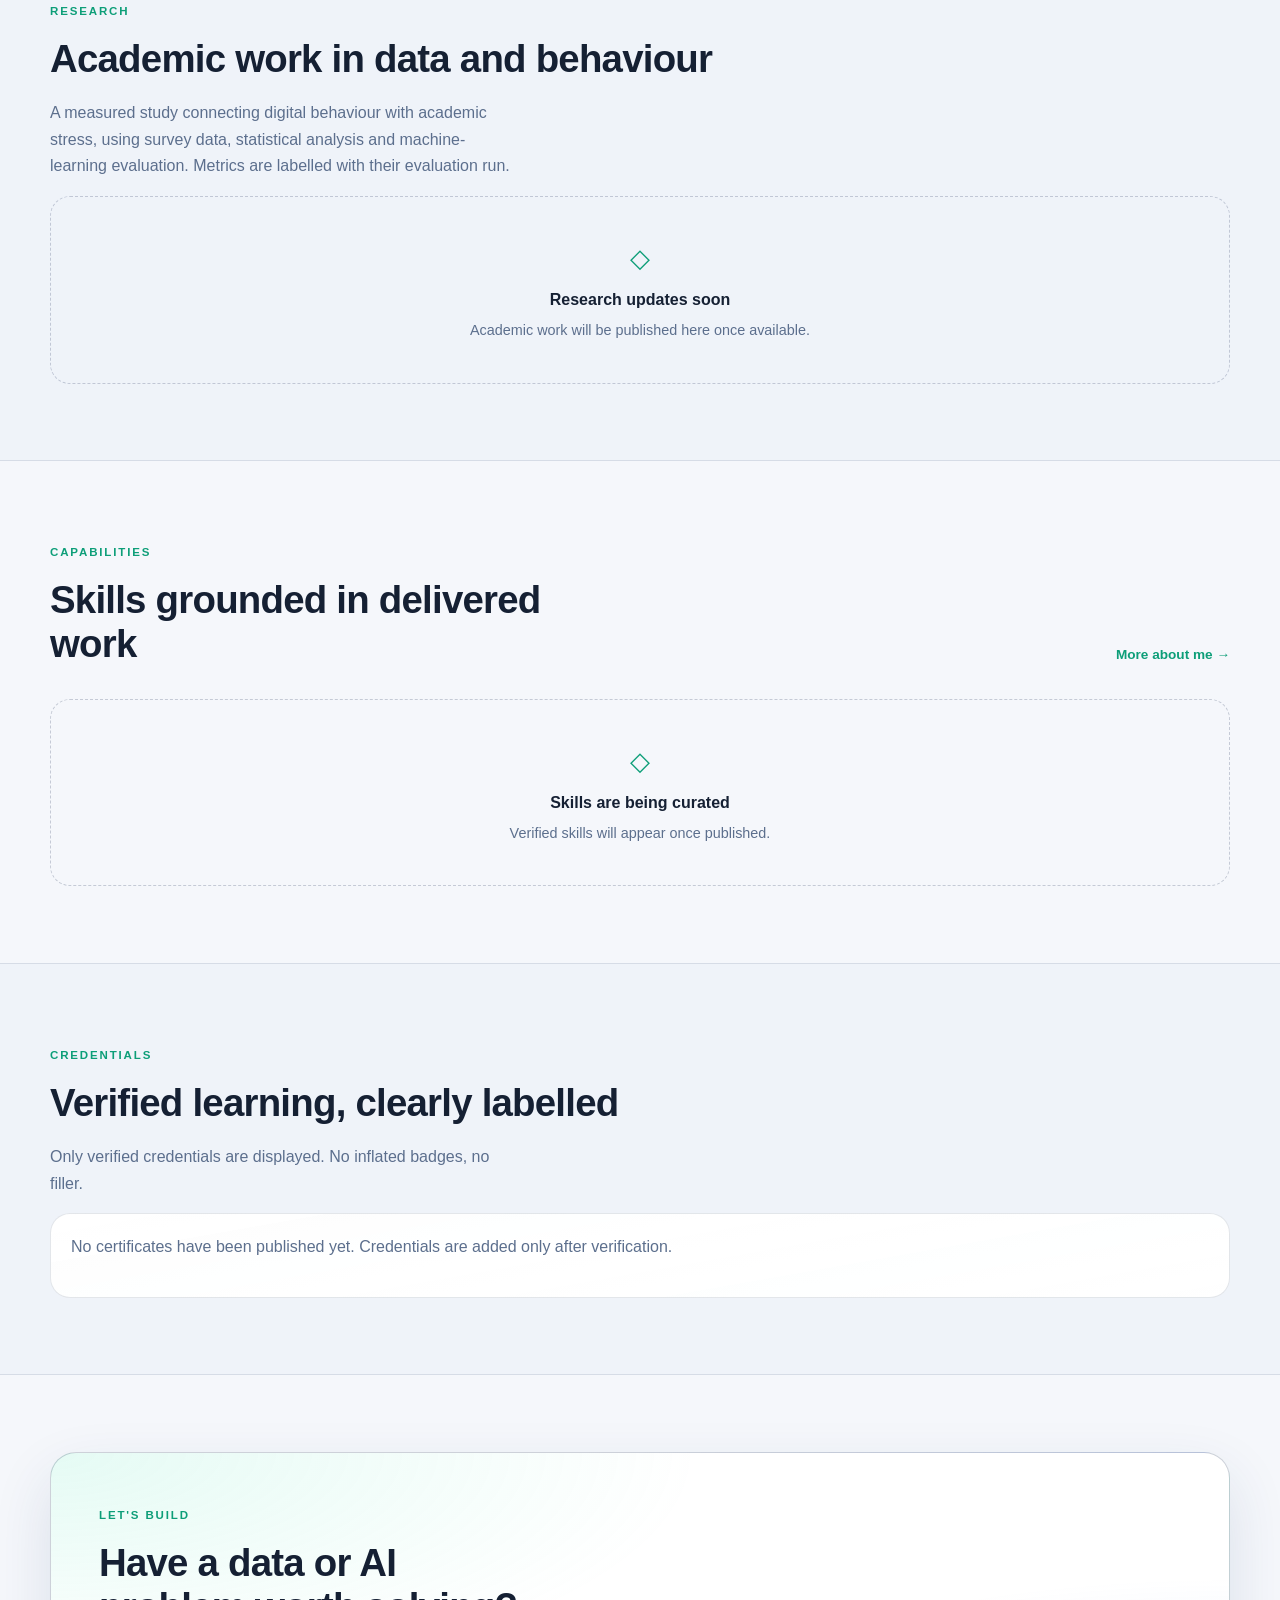
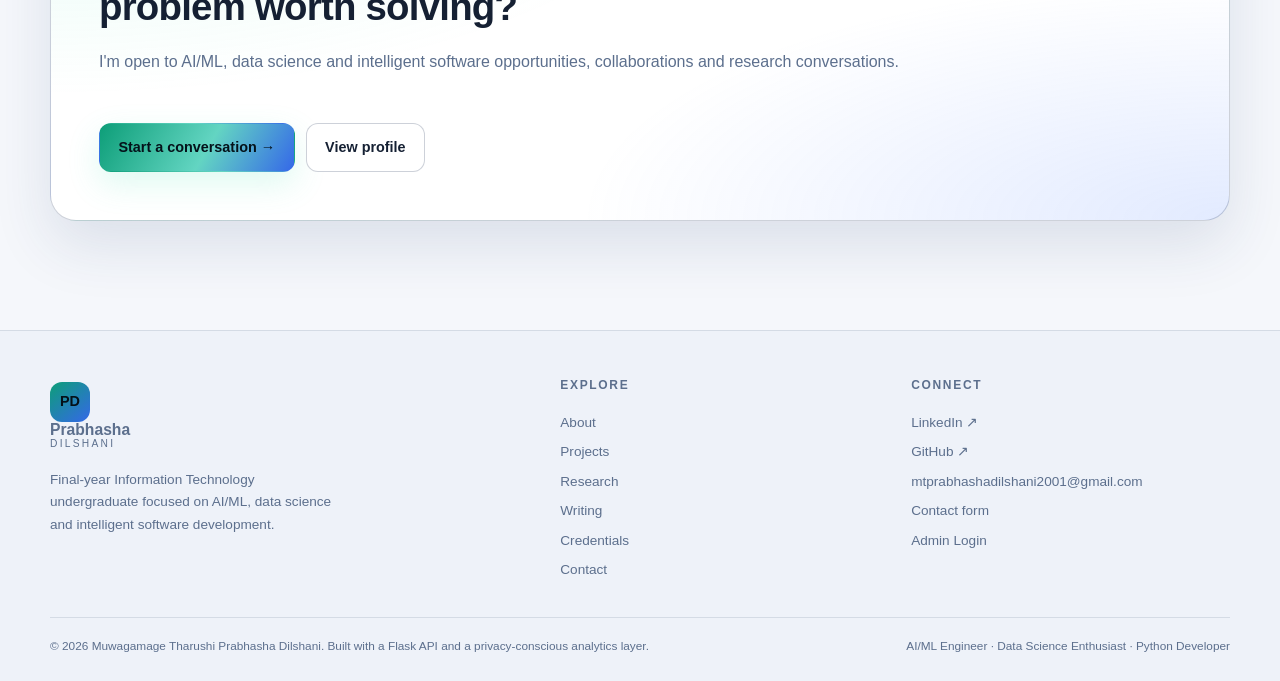
==== commit 531d58b1: "Add secure PDF resume upload functionality" ====
--- a/frontend/index.html
+++ b/frontend/index.html
@@ -10,8 +10,8 @@
   <link href="https://fonts.googleapis.com/css2?family=Inter:wght@400;500;600;700&family=Sora:wght@500;600;700;800&display=swap" rel="stylesheet" />
   <link rel="stylesheet" href="assets/css/styles.css?v=20261119b" />
   <script src="assets/js/config.js?v=20261118" defer></script>
-  <script src="assets/js/api.js?v=20261118" defer></script>
-  <script src="assets/js/ui.js?v=20261118b" defer></script>
+  <script src="assets/js/api.js?v=20261119i" defer></script>
+  <script src="assets/js/ui.js?v=20261119i" defer></script>
   <script src="assets/js/pages.js?v=20261118" defer></script>
 </head>
 <body data-page="home">
